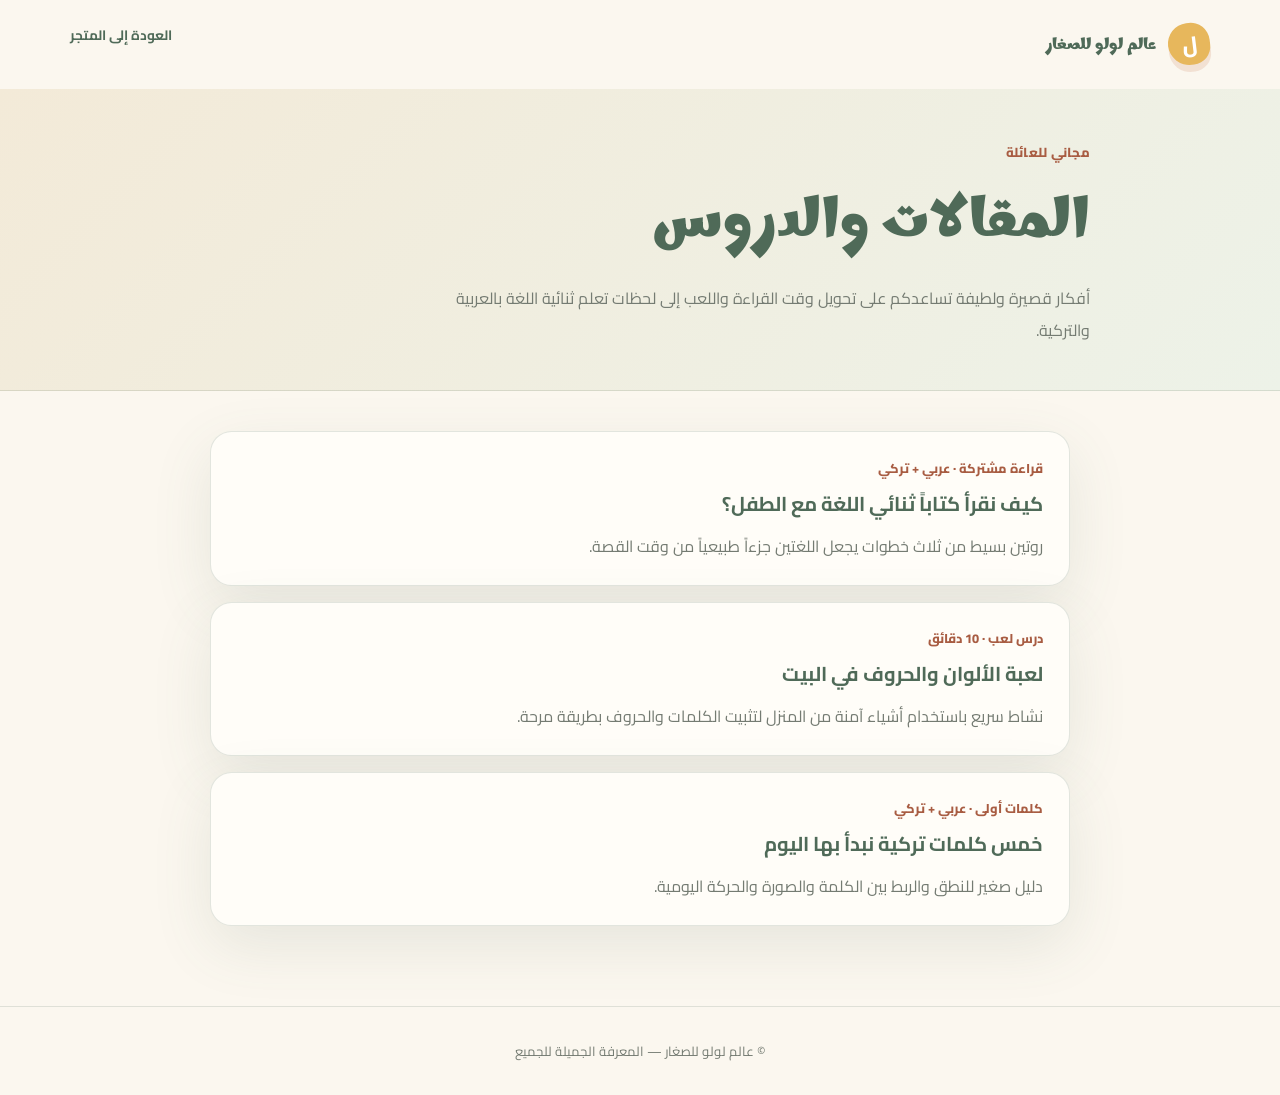
==== static/articles/index.html @ 5c73ce2a "Add free bilingual articles section" ====
<!doctype html>
<html lang="ar" dir="rtl">
<head><meta charset="utf-8"><meta name="viewport" content="width=device-width, initial-scale=1"><title>المقالات المجانية | عالم لولو للصغار</title><link rel="stylesheet" href="../styles.css"></head>
<body class="article-page">
  <nav class="site-nav"><a href="/" class="logo-mark"><span class="logo-dot">ل</span><span class="brand-font">عالم لولو للصغار</span></a><a href="/" class="back-link">العودة إلى المتجر</a></nav>
  <header class="article-hero"><div class="article-hero-inner"><div class="eyebrow">مجاني للعائلة</div><h1>المقالات والدروس</h1><p>أفكار قصيرة ولطيفة تساعدكم على تحويل وقت القراءة واللعب إلى لحظات تعلم ثنائية اللغة بالعربية والتركية.</p></div></header>
  <main class="article-list">
    <a class="soft-paper article-card" href="reading-bilingual.html"><div class="article-meta">قراءة مشتركة · عربي + تركي</div><h2>كيف نقرأ كتاباً ثنائي اللغة مع الطفل؟</h2><p>روتين بسيط من ثلاث خطوات يجعل اللغتين جزءاً طبيعياً من وقت القصة.</p></a>
    <a class="soft-paper article-card" href="colors-and-letters.html"><div class="article-meta">درس لعب · 10 دقائق</div><h2>لعبة الألوان والحروف في البيت</h2><p>نشاط سريع باستخدام أشياء آمنة من المنزل لتثبيت الكلمات والحروف بطريقة مرحة.</p></a>
    <a class="soft-paper article-card" href="first-turkish-words.html"><div class="article-meta">كلمات أولى · عربي + تركي</div><h2>خمس كلمات تركية نبدأ بها اليوم</h2><p>دليل صغير للنطق والربط بين الكلمة والصورة والحركة اليومية.</p></a>
  </main>
  <footer class="site-footer">© عالم لولو للصغار — المعرفة الجميلة للجميع</footer>
</body>
</html>
---- static/styles.css ----
@import url('https://fonts.googleapis.com/css2?family=Cairo:wght@400;500;600;700;800&family=Marhey:wght@400;500;600;700&display=swap');

:root {
  --cream: #fbf7ef;
  --paper: #fffdf8;
  --sage: #829884;
  --sage-deep: #4f6a58;
  --terracotta: #c97855;
  --terracotta-deep: #a85c42;
  --honey: #e7b75c;
  --ink: #3d443d;
  --muted: #747b72;
  --line: rgba(79, 106, 88, .16);
  --shadow: 0 20px 60px rgba(79, 106, 88, .12);
}

* { box-sizing: border-box; }
html { scroll-behavior: smooth; }
body { margin: 0; background: var(--cream); color: var(--ink); font-family: Cairo, sans-serif; }
a { color: inherit; text-decoration: none; }
button, a { transition: .2s ease; }

.soft-paper { background: var(--paper); border: 1px solid var(--line); box-shadow: var(--shadow); }
.brand-font { font-family: Marhey, Cairo, sans-serif; }
.eyebrow { color: var(--terracotta-deep); font-size: .82rem; font-weight: 800; letter-spacing: .02em; }

.site-nav { position: relative; z-index: 2; display: flex; align-items: center; justify-content: space-between; gap: 1rem; max-width: 1180px; margin: auto; padding: 1.35rem 1.25rem; }
.logo-mark { display: inline-flex; align-items: center; gap: .7rem; color: var(--sage-deep); font-weight: 800; }
.logo-dot { display: grid; place-items: center; width: 2.65rem; height: 2.65rem; border-radius: 52% 48% 46% 54%; background: var(--honey); color: #fff; font-size: 1.35rem; transform: rotate(-7deg); box-shadow: 0 7px 0 rgba(199, 120, 85, .18); }
.admin-link { border: 1px solid rgba(79, 106, 88, .25); border-radius: 999px; padding: .55rem 1rem; color: var(--sage-deep); font-size: .82rem; font-weight: 700; }
.admin-link:hover { background: var(--sage-deep); color: #fff; }
.nav-links { display: flex; align-items: center; gap: .8rem; }
.articles-link { color: var(--terracotta-deep); font-size: .84rem; font-weight: 800; }
.articles-link:hover { color: var(--sage-deep); }

.hero { position: relative; overflow: hidden; min-height: 600px; background: #eee6d6; }
.hero::after { content: ''; position: absolute; inset: 0; pointer-events: none; background: linear-gradient(90deg, rgba(251,247,239,.02) 34%, rgba(251,247,239,.92) 78%, var(--cream) 100%); }
.hero-image { position: absolute; inset: 0; width: 100%; height: 100%; object-fit: cover; object-position: center; }
.hero-content { position: relative; z-index: 1; max-width: 1180px; min-height: 600px; margin: auto; padding: 6.25rem 1.25rem 5rem; display: flex; align-items: center; justify-content: flex-start; }
.hero-copy { max-width: 510px; margin-inline-start: auto; margin-inline-end: 1rem; }
.hero h1 { margin: .9rem 0 1.1rem; color: var(--sage-deep); font-size: clamp(2.35rem, 5vw, 4.4rem); line-height: 1.35; font-weight: 800; }
.hero p { max-width: 450px; color: #687368; font-size: 1.05rem; line-height: 2; }
.cta { display: inline-flex; align-items: center; justify-content: center; gap: .6rem; margin-top: 1.35rem; border-radius: 999px; padding: .9rem 1.4rem; background: var(--terracotta); color: #fff; font-weight: 800; box-shadow: 0 10px 24px rgba(201, 120, 85, .25); }
.cta:hover { background: var(--terracotta-deep); transform: translateY(-2px); }

.section { max-width: 1180px; margin: auto; padding: 4.6rem 1.25rem; }
.section-heading { display: flex; align-items: end; justify-content: space-between; gap: 1rem; margin-bottom: 2rem; }
.section-heading h2 { margin: .4rem 0 0; color: var(--sage-deep); font-family: Marhey, Cairo, sans-serif; font-size: clamp(1.65rem, 3vw, 2.35rem); }
.section-heading p { margin: .6rem 0 0; color: var(--muted); }
.product-grid { display: grid; grid-template-columns: repeat(auto-fit, minmax(250px, 1fr)); gap: 1.5rem; }
.product-card { overflow: hidden; border-radius: 1.6rem; background: var(--paper); border: 1px solid var(--line); box-shadow: 0 12px 34px rgba(79, 106, 88, .09); }
.product-card:hover { transform: translateY(-5px); box-shadow: var(--shadow); }
.product-image { display: block; width: 100%; aspect-ratio: 4 / 3; object-fit: cover; background: #f1eadc; }
.product-card-body { padding: 1.25rem 1.35rem 1.4rem; }
.product-meta { display: flex; align-items: start; justify-content: space-between; gap: .8rem; }
.product-card h3 { margin: 0; color: var(--sage-deep); font-size: 1.15rem; line-height: 1.7; }
.price { flex: none; border-radius: 999px; padding: .35rem .7rem; background: #f7e5bf; color: #9b6721; font-size: .82rem; font-weight: 800; }
.product-card p { min-height: 4.2rem; margin: .75rem 0 1.15rem; color: var(--muted); font-size: .86rem; line-height: 1.9; }
.text-link { display: inline-flex; align-items: center; gap: .35rem; color: var(--terracotta-deep); font-size: .9rem; font-weight: 800; }
.text-link:hover { color: var(--sage-deep); }

.site-footer { border-top: 1px solid var(--line); padding: 2rem 1.25rem; color: var(--muted); text-align: center; font-size: .82rem; }
.alert { margin-bottom: 1.5rem; border-radius: 1rem; padding: 1rem 1.15rem; background: #fae4d9; color: #8f4d38; }
.empty-state { border-radius: 1.5rem; padding: 3rem 1.5rem; text-align: center; }

.detail-shell { max-width: 1100px; margin: auto; padding: 3.2rem 1.25rem 5rem; }
.detail-card { display: grid; grid-template-columns: minmax(0, .95fr) minmax(0, 1.05fr); gap: 3.5rem; align-items: center; padding: clamp(1rem, 4vw, 3rem); border-radius: 2rem; }
.detail-image { width: 100%; max-height: 620px; border-radius: 1.4rem; object-fit: cover; }
.detail-copy h1 { margin: .7rem 0; color: var(--sage-deep); font-family: Marhey, Cairo, sans-serif; font-size: clamp(2rem, 4vw, 3.2rem); line-height: 1.55; }
.detail-copy .price-large { margin: 1.1rem 0; color: var(--terracotta-deep); font-size: 1.65rem; font-weight: 800; }
.detail-copy .description { color: var(--muted); line-height: 2.1; }
.detail-copy .cta { width: 100%; border: 0; cursor: pointer; font: inherit; }
.back-link { display: inline-flex; margin-bottom: 1.25rem; color: var(--sage-deep); font-size: .85rem; font-weight: 700; }

.success-page { display: grid; min-height: 100vh; place-items: center; padding: 1.25rem; }
.success-card { width: min(100%, 580px); padding: clamp(2rem, 6vw, 4rem); border-radius: 2rem; text-align: center; }
.success-icon { display: grid; place-items: center; width: 5rem; height: 5rem; margin: 0 auto 1.5rem; border-radius: 50%; background: #e4efdf; color: var(--sage-deep); font-size: 2rem; }
.success-card h1 { margin: 0; color: var(--sage-deep); font-family: Marhey, Cairo, sans-serif; }
.success-card p { color: var(--muted); line-height: 2; }
.article-page { min-height: 100vh; }
.article-hero { padding: 3.2rem 1.25rem 2.8rem; background: linear-gradient(135deg, #f3ead8, #edf2e8); border-bottom: 1px solid var(--line); }
.article-hero-inner, .article-list, .article-reader { max-width: 900px; margin: auto; }
.article-hero h1 { margin: .6rem 0; color: var(--sage-deep); font-family: Marhey, Cairo, sans-serif; font-size: clamp(2rem, 5vw, 3.5rem); }
.article-hero p { max-width: 650px; margin: 0; color: var(--muted); line-height: 2; }
.article-list { display: grid; gap: 1rem; padding: 2.5rem 1.25rem 5rem; }
.article-card { display: block; padding: 1.45rem 1.6rem; border-radius: 1.35rem; }
.article-card:hover { border-color: rgba(201, 120, 85, .4); transform: translateY(-2px); }
.article-card h2 { margin: .35rem 0 .55rem; color: var(--sage-deep); font-size: 1.25rem; }
.article-card p { margin: 0; color: var(--muted); line-height: 1.9; }
.article-meta { color: var(--terracotta-deep); font-size: .8rem; font-weight: 800; }
.article-reader { padding: 3.2rem 1.25rem 5rem; }
.article-reader h1 { margin: .7rem 0 1.25rem; color: var(--sage-deep); font-family: Marhey, Cairo, sans-serif; font-size: clamp(2rem, 5vw, 3.3rem); line-height: 1.55; }
.article-reader .lead { color: var(--muted); font-size: 1.05rem; line-height: 2; }
.article-body { margin-top: 2rem; padding: clamp(1.4rem, 4vw, 2.8rem); border-radius: 1.6rem; }
.article-body h2 { margin: 1.8rem 0 .6rem; color: var(--sage-deep); font-size: 1.25rem; }
.article-body h2:first-child { margin-top: 0; }
.article-body p, .article-body li { color: var(--ink); line-height: 2.15; }
.article-body ul { padding-inline-start: 1.3rem; }
.related-product { margin-top: 2rem; border-radius: 1.2rem; padding: 1rem 1.15rem; background: #f7edd9; color: #73562b; line-height: 1.9; }
.related-product a { color: var(--terracotta-deep); font-weight: 800; }

@media (max-width: 760px) {
  .site-nav { align-items: flex-start; }
  .nav-links { flex-direction: column; align-items: flex-end; gap: .35rem; }
  .hero { min-height: 700px; }
  .hero::after { background: linear-gradient(180deg, rgba(251,247,239,0) 8%, rgba(251,247,239,.84) 55%, var(--cream) 92%); }
  .hero-image { object-position: 32% center; }
  .hero-content { min-height: 700px; align-items: end; padding-bottom: 3rem; }
  .hero-copy { margin: 0; }
  .hero h1 { font-size: 2.45rem; }
  .section-heading { display: block; }
  .detail-card { grid-template-columns: 1fr; gap: 2rem; }
}
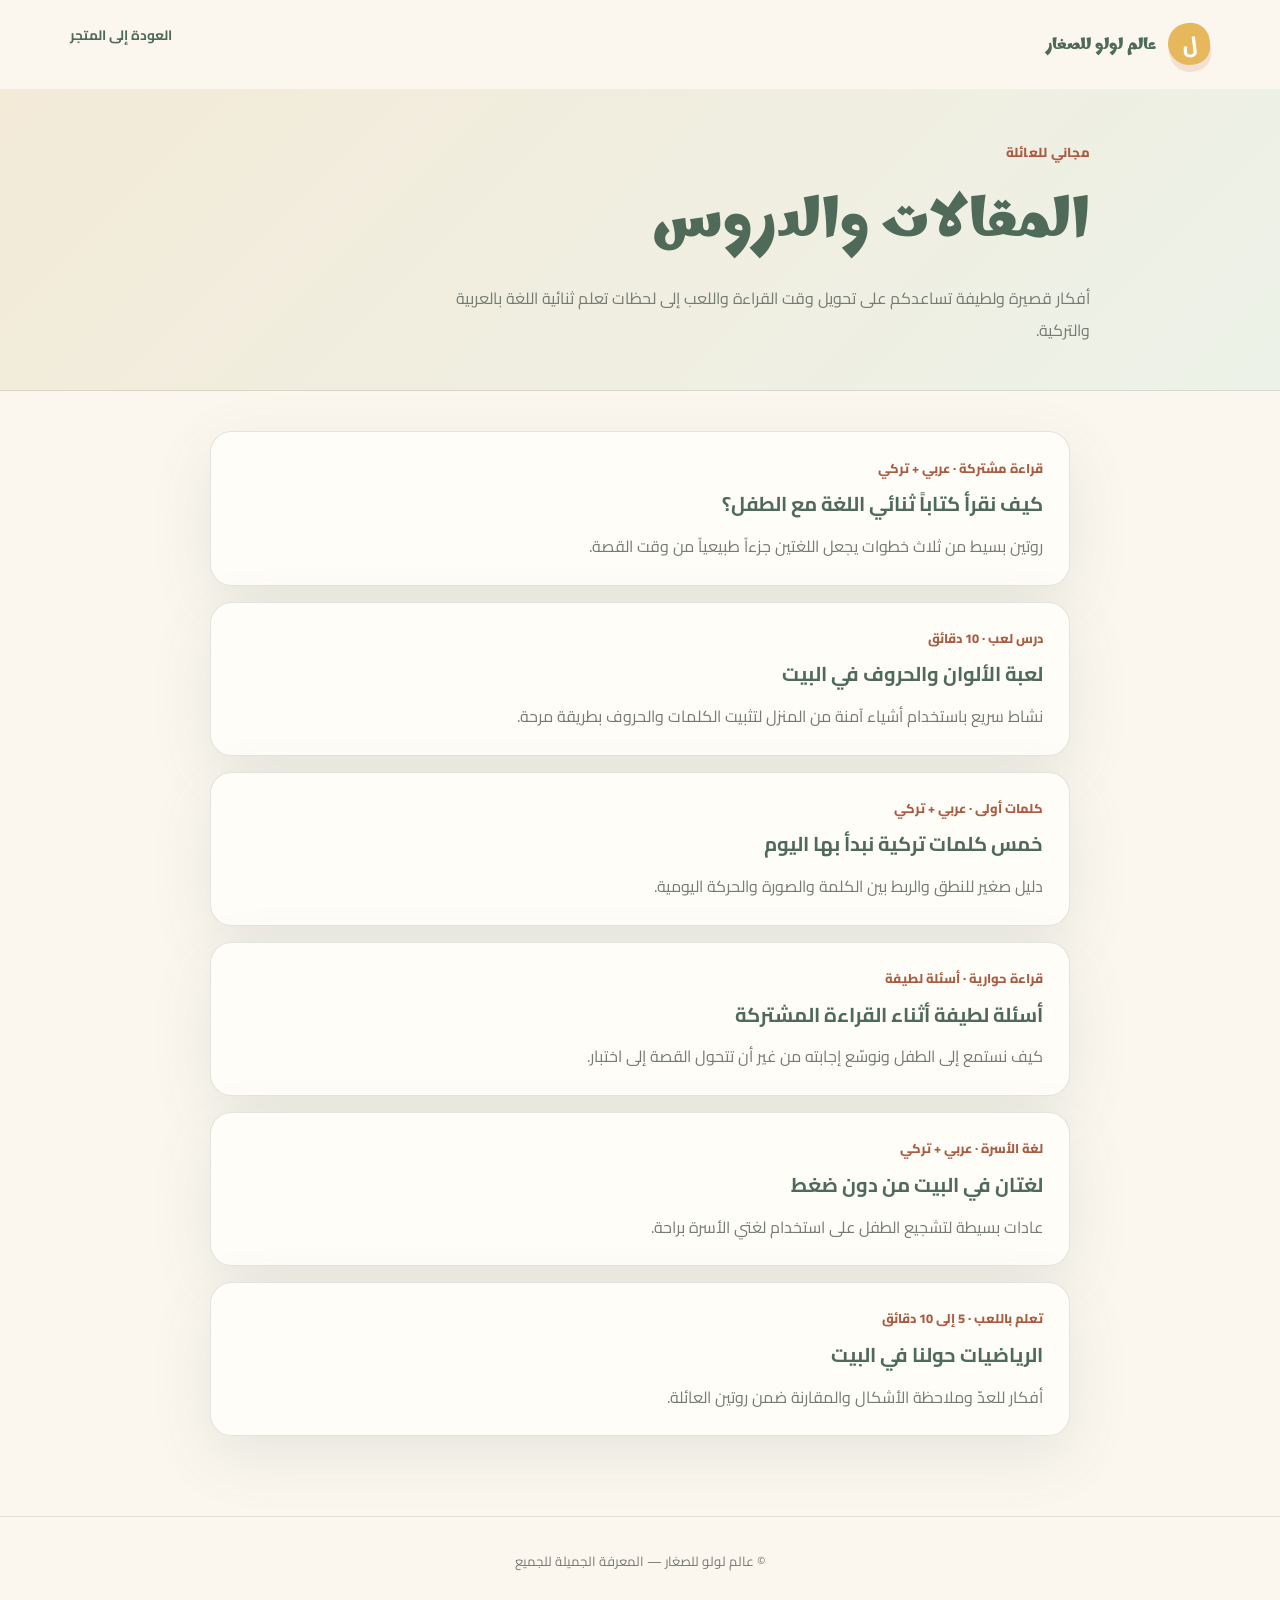
==== commit f7fc5d25: "Prepare 2026 Arabic book editions" ====
--- a/static/articles/index.html
+++ b/static/articles/index.html
@@ -8,6 +8,9 @@
     <a class="soft-paper article-card" href="reading-bilingual.html"><div class="article-meta">قراءة مشتركة · عربي + تركي</div><h2>كيف نقرأ كتاباً ثنائي اللغة مع الطفل؟</h2><p>روتين بسيط من ثلاث خطوات يجعل اللغتين جزءاً طبيعياً من وقت القصة.</p></a>
     <a class="soft-paper article-card" href="colors-and-letters.html"><div class="article-meta">درس لعب · 10 دقائق</div><h2>لعبة الألوان والحروف في البيت</h2><p>نشاط سريع باستخدام أشياء آمنة من المنزل لتثبيت الكلمات والحروف بطريقة مرحة.</p></a>
     <a class="soft-paper article-card" href="first-turkish-words.html"><div class="article-meta">كلمات أولى · عربي + تركي</div><h2>خمس كلمات تركية نبدأ بها اليوم</h2><p>دليل صغير للنطق والربط بين الكلمة والصورة والحركة اليومية.</p></a>
+    <a class="soft-paper article-card" href="reading-together.html"><div class="article-meta">قراءة حوارية · أسئلة لطيفة</div><h2>أسئلة لطيفة أثناء القراءة المشتركة</h2><p>كيف نستمع إلى الطفل ونوسّع إجابته من غير أن تتحول القصة إلى اختبار.</p></a>
+    <a class="soft-paper article-card" href="two-languages-at-home.html"><div class="article-meta">لغة الأسرة · عربي + تركي</div><h2>لغتان في البيت من دون ضغط</h2><p>عادات بسيطة لتشجيع الطفل على استخدام لغتي الأسرة براحة.</p></a>
+    <a class="soft-paper article-card" href="math-in-everyday-life.html"><div class="article-meta">تعلم باللعب · 5 إلى 10 دقائق</div><h2>الرياضيات حولنا في البيت</h2><p>أفكار للعدّ وملاحظة الأشكال والمقارنة ضمن روتين العائلة.</p></a>
   </main>
   <footer class="site-footer">© عالم لولو للصغار — المعرفة الجميلة للجميع</footer>
 </body>
--- a/static/styles.css
+++ b/static/styles.css
@@ -56,6 +56,7 @@
 .product-card h3 { margin: 0; color: var(--sage-deep); font-size: 1.15rem; line-height: 1.7; }
 .price { flex: none; border-radius: 999px; padding: .35rem .7rem; background: #f7e5bf; color: #9b6721; font-size: .82rem; font-weight: 800; }
 .product-card p { min-height: 4.2rem; margin: .75rem 0 1.15rem; color: var(--muted); font-size: .86rem; line-height: 1.9; }
+.payment-status { display: inline-block; margin-bottom: .85rem; border-radius: 999px; padding: .28rem .65rem; background: #f3ead8; color: #8f6a2b; font-size: .76rem; font-weight: 800; }
 .text-link { display: inline-flex; align-items: center; gap: .35rem; color: var(--terracotta-deep); font-size: .9rem; font-weight: 800; }
 .text-link:hover { color: var(--sage-deep); }
 
@@ -70,6 +71,9 @@
 .detail-copy .price-large { margin: 1.1rem 0; color: var(--terracotta-deep); font-size: 1.65rem; font-weight: 800; }
 .detail-copy .description { color: var(--muted); line-height: 2.1; }
 .detail-copy .cta { width: 100%; border: 0; cursor: pointer; font: inherit; }
+.payment-pending { width: 100%; margin-top: 1.35rem; border: 1px solid rgba(143, 106, 43, .25); border-radius: 999px; padding: .9rem 1.4rem; background: #f3ead8; color: #8f6a2b; text-align: center; font-weight: 800; }
+.download-link { display: block; margin-top: 1rem; color: var(--sage-deep); text-align: center; font-size: .88rem; font-weight: 800; }
+.download-link:hover { color: var(--terracotta-deep); }
 .back-link { display: inline-flex; margin-bottom: 1.25rem; color: var(--sage-deep); font-size: .85rem; font-weight: 700; }
 
 .success-page { display: grid; min-height: 100vh; place-items: center; padding: 1.25rem; }
